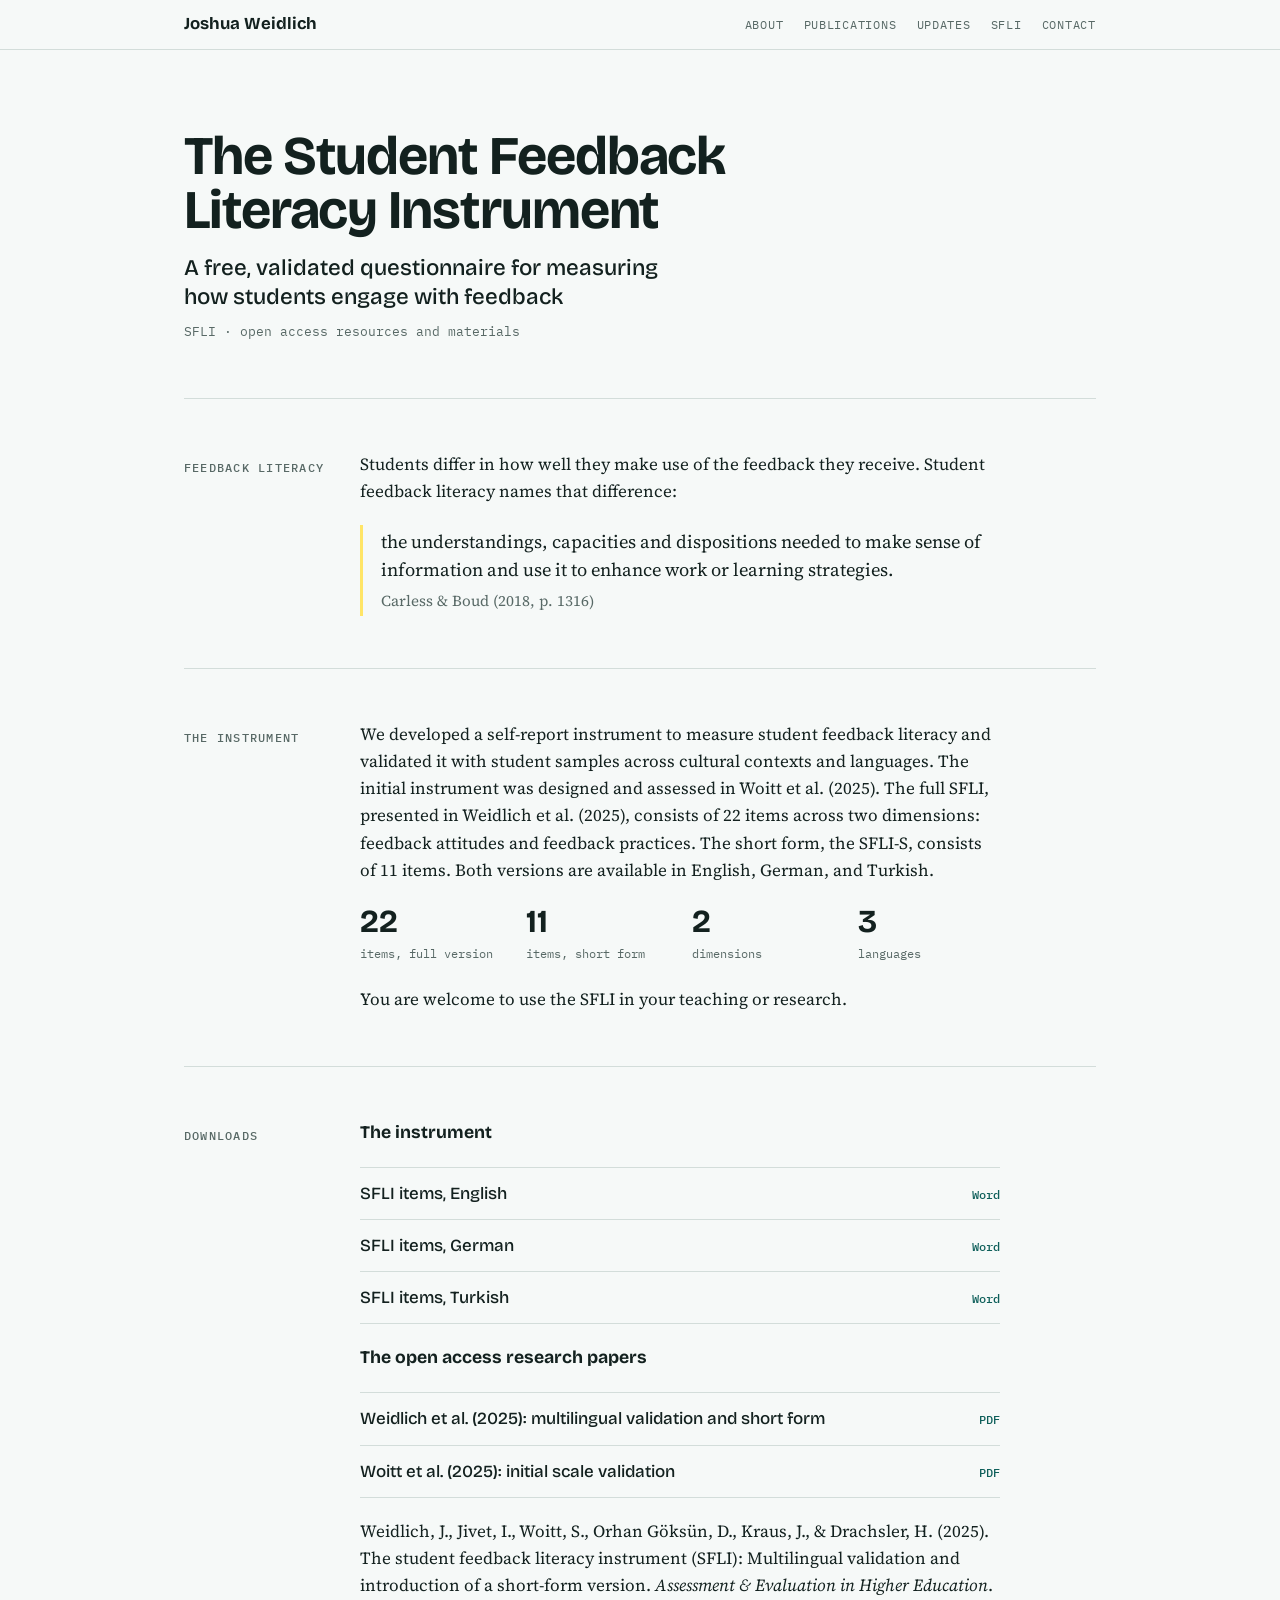
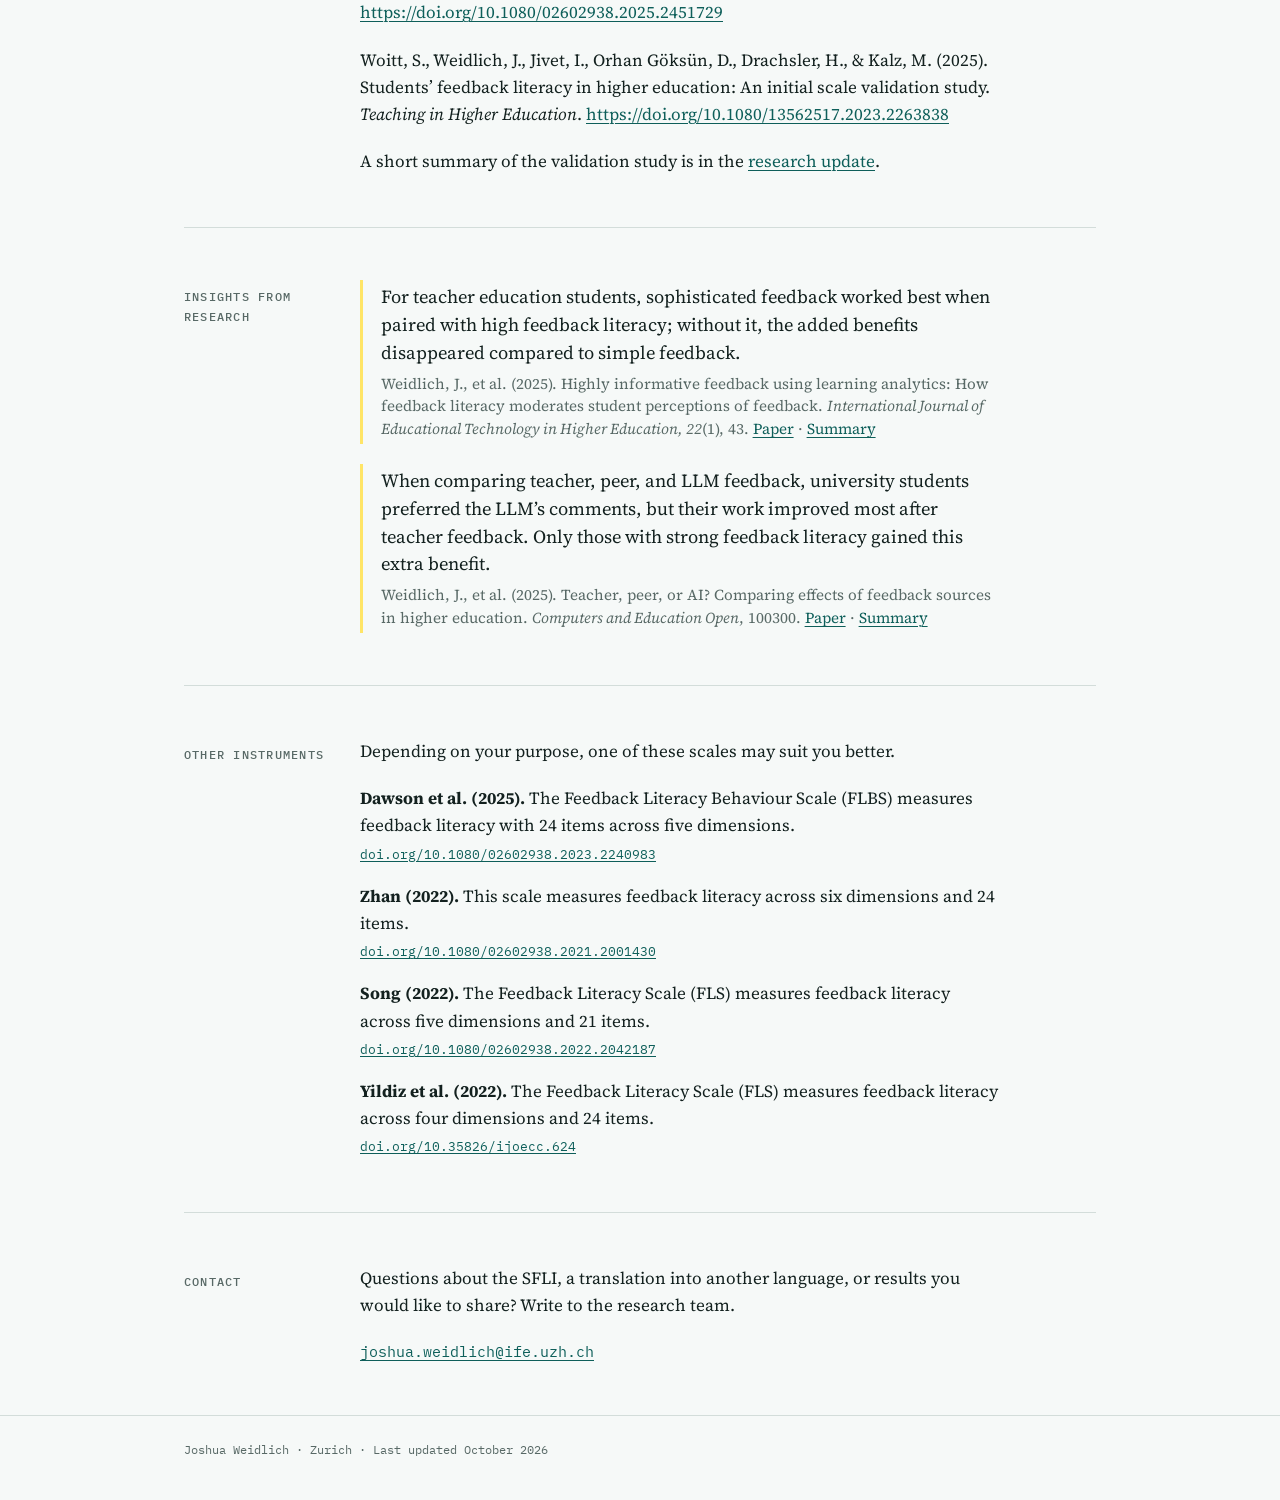
==== sfli/index.html @ 0ffc8041 "Add files via upload" ====
<!doctype html>
<html lang="en">
<head>
<meta charset="utf-8">
<meta name="viewport" content="width=device-width, initial-scale=1">
<meta name="color-scheme" content="light dark">
<meta name="description" content="The Student Feedback Literacy Instrument (SFLI): a free, validated questionnaire in English, German and Turkish, with downloads and research papers.">
<title>Student Feedback Literacy Instrument (SFLI)</title>
<link rel="preconnect" href="https://fonts.googleapis.com">
<link rel="preconnect" href="https://fonts.gstatic.com" crossorigin>
<link rel="stylesheet" href="https://fonts.googleapis.com/css2?family=Bricolage+Grotesque:opsz,wght@12..96,500;12..96,700&family=IBM+Plex+Mono:wght@400;500&family=Source+Serif+4:ital,opsz,wght@0,8..60,400;0,8..60,600;1,8..60,400&display=swap">
<link rel="stylesheet" href="../style.css">
</head>
<body>
<header class="top">
  <div class="wrap">
    <a class="brand" href="../">Joshua Weidlich</a>
    <nav aria-label="Main">
      <a href="../#about">About</a>
      <a href="../#publications">Publications</a>
      <a href="../#updates">Updates</a>
      <a href="../sfli/">SFLI</a>
      <a href="../#contact">Contact</a>
    </nav>
  </div>
</header>
<main class="wrap">
  <div class="hero small">
    <h1>The Student Feedback Literacy Instrument</h1>
    <p class="role">A free, validated questionnaire for measuring how students engage with feedback</p>
    <p class="where">SFLI · open access resources and materials</p>
  </div>

  <section id="what">
    <h2>Feedback literacy</h2>
    <div class="col">
      <p>Students differ in how well they make use of the feedback they receive. Student feedback literacy names that difference:</p>
      <blockquote>the understandings, capacities and dispositions needed to make sense of information and use it to enhance work or learning strategies.<footer>Carless &amp; Boud (2018, p. 1316)</footer></blockquote>
    </div>
  </section>

  <section id="instrument">
    <h2>The instrument</h2>
    <div class="col">
      <p>We developed a self-report instrument to measure student feedback literacy and validated it with student samples across cultural contexts and languages. The initial instrument was designed and assessed in Woitt et al. (2025). The full SFLI, presented in Weidlich et al. (2025), consists of 22 items across two dimensions: feedback attitudes and feedback practices. The short form, the SFLI-S, consists of 11 items. Both versions are available in English, German, and Turkish.</p>
      <ul class="facts">
        <li><b>22</b><span>items, full version</span></li>
        <li><b>11</b><span>items, short form</span></li>
        <li><b>2</b><span>dimensions</span></li>
        <li><b>3</b><span>languages</span></li>
      </ul>
      <p>You are welcome to use the SFLI in your teaching or research.</p>
    </div>
  </section>

  <section id="downloads">
    <h2>Downloads</h2>
    <div class="col">
      <p class="sub">The instrument</p>
      <ul class="dl">
        <li><a href="https://img1.wsimg.com/blobby/go/f134dc26-5678-4c48-ac9e-eefabce4358e/downloads/86f159c4-8425-4ae2-883e-ae17b6da303a/SFLI%20Items%20ENGL.docx">SFLI items, English <span>Word</span></a></li>
        <li><a href="https://img1.wsimg.com/blobby/go/f134dc26-5678-4c48-ac9e-eefabce4358e/downloads/68515471-ac50-472d-826f-64a4745df0a5/SFLI%20Items%20DEU.docx">SFLI items, German <span>Word</span></a></li>
        <li><a href="https://img1.wsimg.com/blobby/go/f134dc26-5678-4c48-ac9e-eefabce4358e/downloads/a869d9c8-5786-4312-b39b-ff24823d62ad/SFLI%20Items%20TURK.docx">SFLI items, Turkish <span>Word</span></a></li>
      </ul>
      <p class="sub">The open access research papers</p>
      <ul class="dl">
        <li><a href="https://img1.wsimg.com/blobby/go/f134dc26-5678-4c48-ac9e-eefabce4358e/downloads/ac8a11e7-b6f0-4833-aece-8ff721fa4011/Weidlich%20et%20al%202025%20feedback%20literacy%20SFLI%20V2.pdf">Weidlich et al. (2025): multilingual validation and short form <span>PDF</span></a></li>
        <li><a href="https://img1.wsimg.com/blobby/go/f134dc26-5678-4c48-ac9e-eefabce4358e/downloads/17812f84-f7da-44f2-8485-b74f6c886220/Woitt%20et%20al%202025%20student%20feedback%20literacy%20dev.pdf">Woitt et al. (2025): initial scale validation <span>PDF</span></a></li>
      </ul>
      <p>Weidlich, J., Jivet, I., Woitt, S., Orhan Göksün, D., Kraus, J., &amp; Drachsler, H. (2025). The student feedback literacy instrument (SFLI): Multilingual validation and introduction of a short-form version. <i>Assessment &amp; Evaluation in Higher Education</i>. <a href="https://doi.org/10.1080/02602938.2025.2451729">https://doi.org/10.1080/02602938.2025.2451729</a></p>
      <p>Woitt, S., Weidlich, J., Jivet, I., Orhan Göksün, D., Drachsler, H., &amp; Kalz, M. (2025). Students’ feedback literacy in higher education: An initial scale validation study. <i>Teaching in Higher Education</i>. <a href="https://doi.org/10.1080/13562517.2023.2263838">https://doi.org/10.1080/13562517.2023.2263838</a></p>
      <p>A short summary of the validation study is in the <a href="../updates/student-feedback-literacy-instrument.html">research update</a>.</p>
    </div>
  </section>

  <section id="insights">
    <h2>Insights from research</h2>
    <div class="col">
      <blockquote>For teacher education students, sophisticated feedback worked best when paired with high feedback literacy; without it, the added benefits disappeared compared to simple feedback.<footer>Weidlich, J., et al. (2025). Highly informative feedback using learning analytics: How feedback literacy moderates student perceptions of feedback. <i>International Journal of Educational Technology in Higher Education, 22</i>(1), 43. <a href="https://doi.org/10.1186/s41239-025-00539-9">Paper</a> · <a href="../updates/highly-informative-feedback.html">Summary</a></footer></blockquote>
      <blockquote>When comparing teacher, peer, and LLM feedback, university students preferred the LLM’s comments, but their work improved most after teacher feedback. Only those with strong feedback literacy gained this extra benefit.<footer>Weidlich, J., et al. (2025). Teacher, peer, or AI? Comparing effects of feedback sources in higher education. <i>Computers and Education Open</i>, 100300. <a href="https://doi.org/10.1016/j.caeo.2025.100300">Paper</a> · <a href="../updates/teacher-peer-or-ai.html">Summary</a></footer></blockquote>
    </div>
  </section>

  <section id="others">
    <h2>Other instruments</h2>
    <div class="col">
      <p>Depending on your purpose, one of these scales may suit you better.</p>
      <ul class="others">
        <li><p><b>Dawson et al. (2025).</b> The Feedback Literacy Behaviour Scale (FLBS) measures feedback literacy with 24 items across five dimensions.</p><a href="https://doi.org/10.1080/02602938.2023.2240983">doi.org/10.1080/02602938.2023.2240983</a></li>
        <li><p><b>Zhan (2022).</b> This scale measures feedback literacy across six dimensions and 24 items.</p><a href="https://doi.org/10.1080/02602938.2021.2001430">doi.org/10.1080/02602938.2021.2001430</a></li>
        <li><p><b>Song (2022).</b> The Feedback Literacy Scale (FLS) measures feedback literacy across five dimensions and 21 items.</p><a href="https://doi.org/10.1080/02602938.2022.2042187">doi.org/10.1080/02602938.2022.2042187</a></li>
        <li><p><b>Yildiz et al. (2022).</b> The Feedback Literacy Scale (FLS) measures feedback literacy across four dimensions and 24 items.</p><a href="http://dx.doi.org/10.35826/ijoecc.624">doi.org/10.35826/ijoecc.624</a></li>
      </ul>
    </div>
  </section>

  <section id="sfli-contact">
    <h2>Contact</h2>
    <div class="col">
      <p>Questions about the SFLI, a translation into another language, or results you would like to share? Write to the research team.</p>
      <p class="mail"><a href="mailto:joshua.weidlich@ife.uzh.ch">joshua.weidlich@ife.uzh.ch</a></p>
    </div>
  </section>
</main>
<footer><div class="wrap">Joshua Weidlich · Zurich · Last updated October 2026</div></footer>

</body>
</html>
---- style.css ----
html{-webkit-text-size-adjust:100%}body{margin:0}img{max-width:100%;height:auto}[hidden]{display:none!important}
/* Layout: an annotated manuscript. A narrow left margin carries the section labels,
   the wide column carries the text; the author's own name is marked with a highlighter. */
:root{
  --bg:#F6F9F8; --surface:#FFFFFF; --ink:#13211F; --muted:#586966; --rule:#D3DDDA;
  --accent:#0E5F5A; --accent-soft:#E0EFEC; --hl:#FFE567; --figbg:#FFFFFF;
  --display:"Bricolage Grotesque","Avenir Next","Segoe UI",system-ui,sans-serif;
  --body:"Source Serif 4","Iowan Old Style",Georgia,"Times New Roman",serif;
  --mono:"IBM Plex Mono",ui-monospace,"SF Mono",Menlo,Consolas,monospace;
}
@media (prefers-color-scheme: dark){
  :root:not([data-theme="light"]){
    --bg:#0F1716; --surface:#16211F; --ink:#E5EDEB; --muted:#93A5A1; --rule:#2A3936;
    --accent:#74D3C8; --accent-soft:#1A302D; --hl:rgba(255,229,103,.26); --figbg:#F3F6F5; color-scheme:dark;
  }
}
:root[data-theme="dark"]{
  --bg:#0F1716; --surface:#16211F; --ink:#E5EDEB; --muted:#93A5A1; --rule:#2A3936;
  --accent:#74D3C8; --accent-soft:#1A302D; --hl:rgba(255,229,103,.26); --figbg:#F3F6F5; color-scheme:dark;
}
*{box-sizing:border-box}
html{scroll-behavior:smooth}
@media (prefers-reduced-motion: reduce){html{scroll-behavior:auto}}
body{background:var(--bg);color:var(--ink);font-family:var(--body);font-size:1.0625rem;line-height:1.6}
a{color:var(--accent);text-underline-offset:.18em;text-decoration-thickness:1px}
a:hover{text-decoration-thickness:2px}
:focus-visible{outline:2px solid var(--accent);outline-offset:3px;border-radius:2px}
mark{background:var(--hl);color:inherit;padding:0 .18em;border-radius:2px}
.wrap{max-width:62rem;margin-inline:auto;padding-inline:clamp(16px,4vw,40px)}

/* header */
.top{position:sticky;top:env(safe-area-inset-top,0px);z-index:5;background:var(--bg);border-bottom:1px solid var(--rule)}
.top .wrap{display:flex;flex-wrap:wrap;align-items:baseline;justify-content:space-between;gap:.25rem 1.5rem;padding-block:.7rem}
.brand{font-family:var(--display);font-weight:700;font-size:1.05rem;color:var(--ink);text-decoration:none}
.top nav{display:flex;flex-wrap:wrap;gap:.25rem 1.25rem}
.top nav a{font-family:var(--mono);font-size:.78rem;letter-spacing:.06em;text-transform:uppercase;color:var(--muted);text-decoration:none}
.top nav a:hover{color:var(--accent)}

/* hero */
.hero{padding-block:clamp(2.5rem,7vw,5rem) clamp(2rem,5vw,3.5rem)}
.hero h1{font-family:var(--display);font-weight:700;font-size:clamp(2.6rem,8vw,4.75rem);line-height:.98;letter-spacing:-.02em;margin:0;text-wrap:balance}
.role{font-family:var(--display);font-weight:500;font-size:clamp(1.1rem,2.4vw,1.4rem);line-height:1.3;margin:1rem 0 0;max-width:34rem;text-wrap:balance}
.where{font-family:var(--mono);font-size:.82rem;color:var(--muted);margin:.6rem 0 0}

/* sections */
section{display:grid;grid-template-columns:9rem minmax(0,1fr);gap:1rem 2rem;padding-block:clamp(2rem,5vw,3.25rem);border-top:1px solid var(--rule);scroll-margin-top:4rem}
section > h2{font-family:var(--mono);font-weight:500;font-size:.78rem;letter-spacing:.1em;text-transform:uppercase;color:var(--muted);margin:.45rem 0 0}
.col{min-width:0;display:flex;flex-direction:column;gap:1.25rem}
.col p{margin:0;max-width:40rem}
.lede{font-size:1.2rem;line-height:1.5}
@media (max-width:720px){section{grid-template-columns:minmax(0,1fr)}section > h2{margin:0}}

.focus{list-style:none;margin:0;padding:0;display:flex;flex-wrap:wrap;gap:.5rem}
.focus li{font-family:var(--mono);font-size:.8rem;border:1px solid var(--rule);border-radius:999px;padding:.25rem .75rem;background:var(--surface)}
.links{list-style:none;margin:0;padding:0;display:grid;grid-template-columns:repeat(auto-fit,minmax(15rem,1fr));gap:0 2rem;max-width:44rem}
.links li{border-bottom:1px solid var(--rule)}
.links a{display:flex;justify-content:space-between;gap:1rem;padding:.7rem 0;text-decoration:none;color:var(--ink);font-family:var(--display);font-weight:500}
.links a span{font-family:var(--mono);font-size:.78rem;color:var(--muted);font-weight:400;white-space:nowrap}
.links a:hover{color:var(--accent)}

/* publications */
.tools{display:flex;flex-direction:column;gap:.75rem}
#pub-search{font:inherit;font-size:1rem;width:100%;max-width:26rem;padding:.55rem .8rem;border:1px solid var(--rule);border-radius:6px;background:var(--surface);color:var(--ink)}
#pub-search::placeholder{color:var(--muted)}
.chips{display:flex;flex-wrap:wrap;gap:.4rem}
.chip{font-family:var(--mono);font-size:.78rem;padding:.3rem .7rem;border-radius:999px;border:1px solid var(--rule);background:transparent;color:var(--ink);cursor:pointer}
.chip:hover{border-color:var(--accent)}
.chip[aria-pressed="true"]{background:var(--accent);border-color:var(--accent);color:var(--bg)}
.count{font-family:var(--mono);font-size:.78rem;color:var(--muted);margin:0}
.year{display:grid;grid-template-columns:3.5rem minmax(0,1fr);gap:0 1rem;border-top:1px solid var(--rule);padding-top:1rem}
.year h3{font-family:var(--mono);font-weight:500;font-size:.9rem;margin:.2rem 0 0;color:var(--accent);font-variant-numeric:tabular-nums}
.year ol{list-style:none;margin:0;padding:0;display:flex;flex-direction:column;gap:1.4rem;min-width:0}
@media (max-width:480px){.year{grid-template-columns:minmax(0,1fr);gap:.6rem}}
.pub{max-width:42rem;overflow-wrap:anywhere}
.pub .t{font-family:var(--display);font-weight:500;font-size:1.08rem;line-height:1.3;margin:0;text-wrap:balance}
.pub .t a{color:var(--ink);text-decoration:none}
.pub .t a:hover{color:var(--accent);text-decoration:underline}
.pub .a{margin:.3rem 0 0;font-size:.98rem;color:var(--muted)}
.pub .a mark{color:var(--ink)}
.pub .v{margin:.1rem 0 0;font-size:.98rem}
.acts{display:flex;flex-wrap:wrap;gap:.4rem;margin-top:.55rem}
.acts a,.tag{font-family:var(--mono);font-size:.74rem;letter-spacing:.03em;padding:.15rem .55rem;border-radius:4px;text-decoration:none}
.acts a{border:1px solid var(--rule);color:var(--accent)}
.acts a:hover{border-color:var(--accent)}
.acts a.pdf{background:var(--accent-soft);border-color:var(--accent-soft);font-weight:500}
.tag{color:var(--muted);padding-inline:0}
.empty{display:flex;flex-wrap:wrap;align-items:center;gap:.75rem;border-top:1px solid var(--rule);padding-top:1rem}
.empty p{margin:0}

/* news */
.news{list-style:none;margin:0;padding:0;display:flex;flex-direction:column}
.news li{display:grid;grid-template-columns:7.5rem minmax(0,1fr);gap:.2rem 1rem;padding:.9rem 0;border-top:1px solid var(--rule)}
.news li:first-child{border-top:0;padding-top:0}
.news time{font-family:var(--mono);font-size:.78rem;color:var(--muted);padding-top:.25rem;font-variant-numeric:tabular-nums}
.news h3{font-family:var(--display);font-weight:500;font-size:1.08rem;line-height:1.3;margin:0}
.news h3 a{color:var(--ink);text-decoration:none}
.news h3 a:hover{color:var(--accent);text-decoration:underline}
.news p{margin:.2rem 0 0;font-size:.98rem;color:var(--muted)}
@media (max-width:480px){.news li{grid-template-columns:minmax(0,1fr)}}

footer{border-top:1px solid var(--rule);padding-block:1.5rem 2.5rem;font-family:var(--mono);font-size:.76rem;color:var(--muted)}

/* contact line */
.mail{font-family:var(--mono);font-size:.95rem}

/* research updates and SFLI page */
.crumb{font-family:var(--mono);font-size:.78rem;letter-spacing:.06em;text-transform:uppercase;margin:0}
.crumb a{color:var(--muted);text-decoration:none}
.crumb a:hover{color:var(--accent)}
.post{max-width:42rem;padding-block:clamp(2rem,6vw,4rem);display:flex;flex-direction:column;gap:1.25rem}
.post h1{font-family:var(--display);font-weight:700;font-size:clamp(1.9rem,5vw,2.9rem);line-height:1.08;letter-spacing:-.015em;margin:0;text-wrap:balance}
.post h2{font-family:var(--display);font-weight:700;font-size:1.3rem;line-height:1.25;margin:1rem 0 0;text-wrap:balance}
.post p,.post ul,.post ol{margin:0}
.post li{margin-top:.4rem}
.post .lede{font-size:1.25rem;line-height:1.5}
.byline{font-family:var(--mono);font-size:.8rem;color:var(--muted);margin:0;line-height:1.6}
.cite{border-top:1px solid var(--rule);padding-top:1.25rem;font-size:.98rem;color:var(--muted)}
blockquote{max-width:40rem;margin:0;padding:.2rem 0 .2rem 1.1rem;border-left:3px solid var(--hl);font-size:1.15rem;line-height:1.5}
blockquote footer{border:0;padding:.4rem 0 0;font-family:var(--body);font-size:.95rem;color:var(--muted)}
.fig{margin:.5rem 0;border:1px solid var(--rule);border-radius:6px;background:var(--figbg);padding:1rem}
.fig img{display:block;margin-inline:auto;border-radius:2px}
.fig figcaption{font-size:.9rem;color:var(--muted);margin-top:.8rem;line-height:1.45}
.bars{display:flex;flex-direction:column;gap:.9rem}
.bar .lab{display:flex;justify-content:space-between;gap:1rem;font-size:.95rem;line-height:1.3}
.bar .lab b{font-family:var(--mono);font-weight:500;font-size:.85rem;white-space:nowrap;font-variant-numeric:tabular-nums}
.bar .track{height:.7rem;background:var(--accent-soft);border-radius:2px;margin-top:.3rem}
.bar .fill{height:100%;background:var(--accent);border-radius:2px}
.bar.key .lab{font-weight:600}
.facts{list-style:none;margin:0;padding:0;display:grid;grid-template-columns:repeat(auto-fit,minmax(8.5rem,1fr));gap:1rem 1.5rem;max-width:40rem}
.facts b{display:block;font-family:var(--display);font-weight:700;font-size:2rem;line-height:1.1}
.facts span{font-family:var(--mono);font-size:.78rem;color:var(--muted)}
.dl{list-style:none;margin:0;padding:0;max-width:40rem}
.dl li{border-bottom:1px solid var(--rule)}
.dl li:first-child{border-top:1px solid var(--rule)}
.dl a{display:flex;justify-content:space-between;align-items:baseline;gap:1rem;padding:.75rem 0;text-decoration:none;color:var(--ink);font-family:var(--display);font-weight:500}
.dl a span{font-family:var(--mono);font-size:.76rem;color:var(--accent);font-weight:500;white-space:nowrap}
.dl a:hover{color:var(--accent)}
.sub{font-family:var(--display);font-weight:700;font-size:1.1rem;margin:.5rem 0 0}
.others{list-style:none;margin:0;padding:0;display:flex;flex-direction:column;gap:1rem;max-width:40rem}
.others p{margin:0}
.others a{font-family:var(--mono);font-size:.8rem;overflow-wrap:anywhere}
.hero.small h1{font-size:clamp(2rem,6vw,3.4rem)}
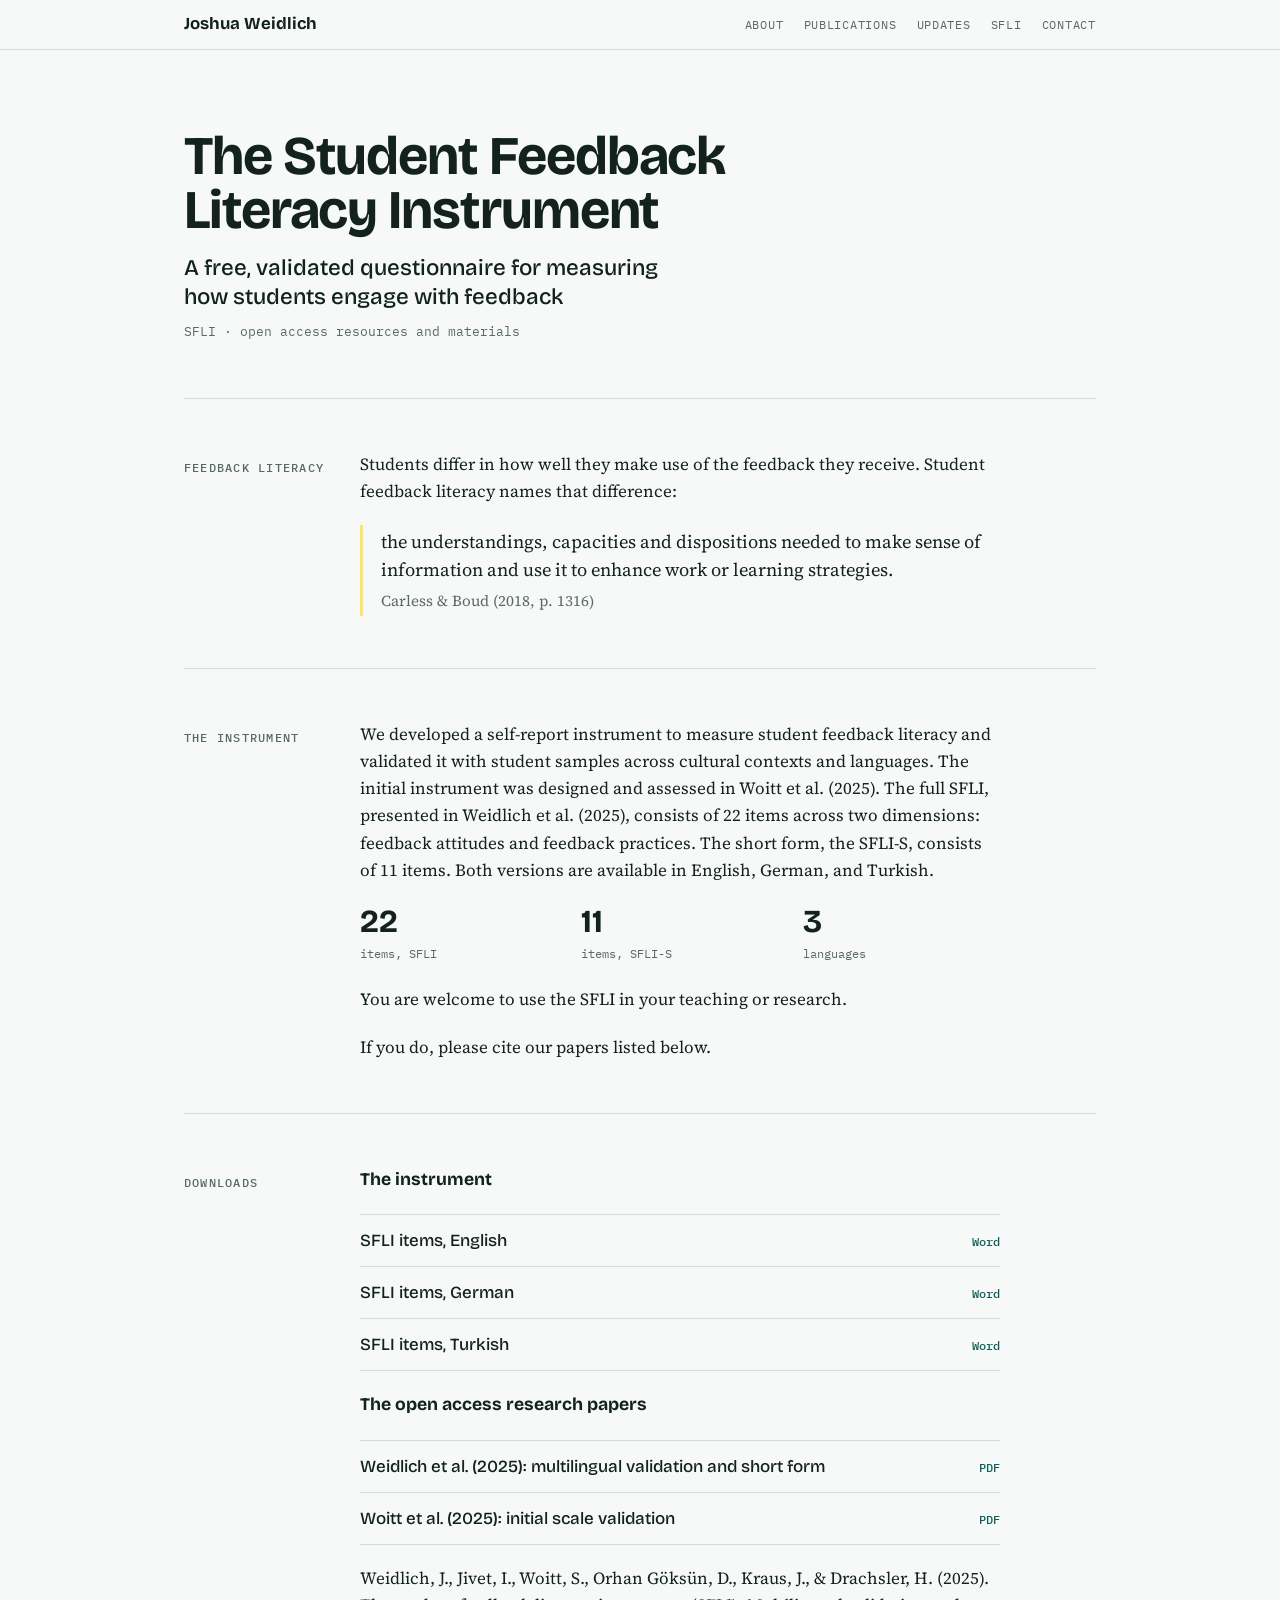
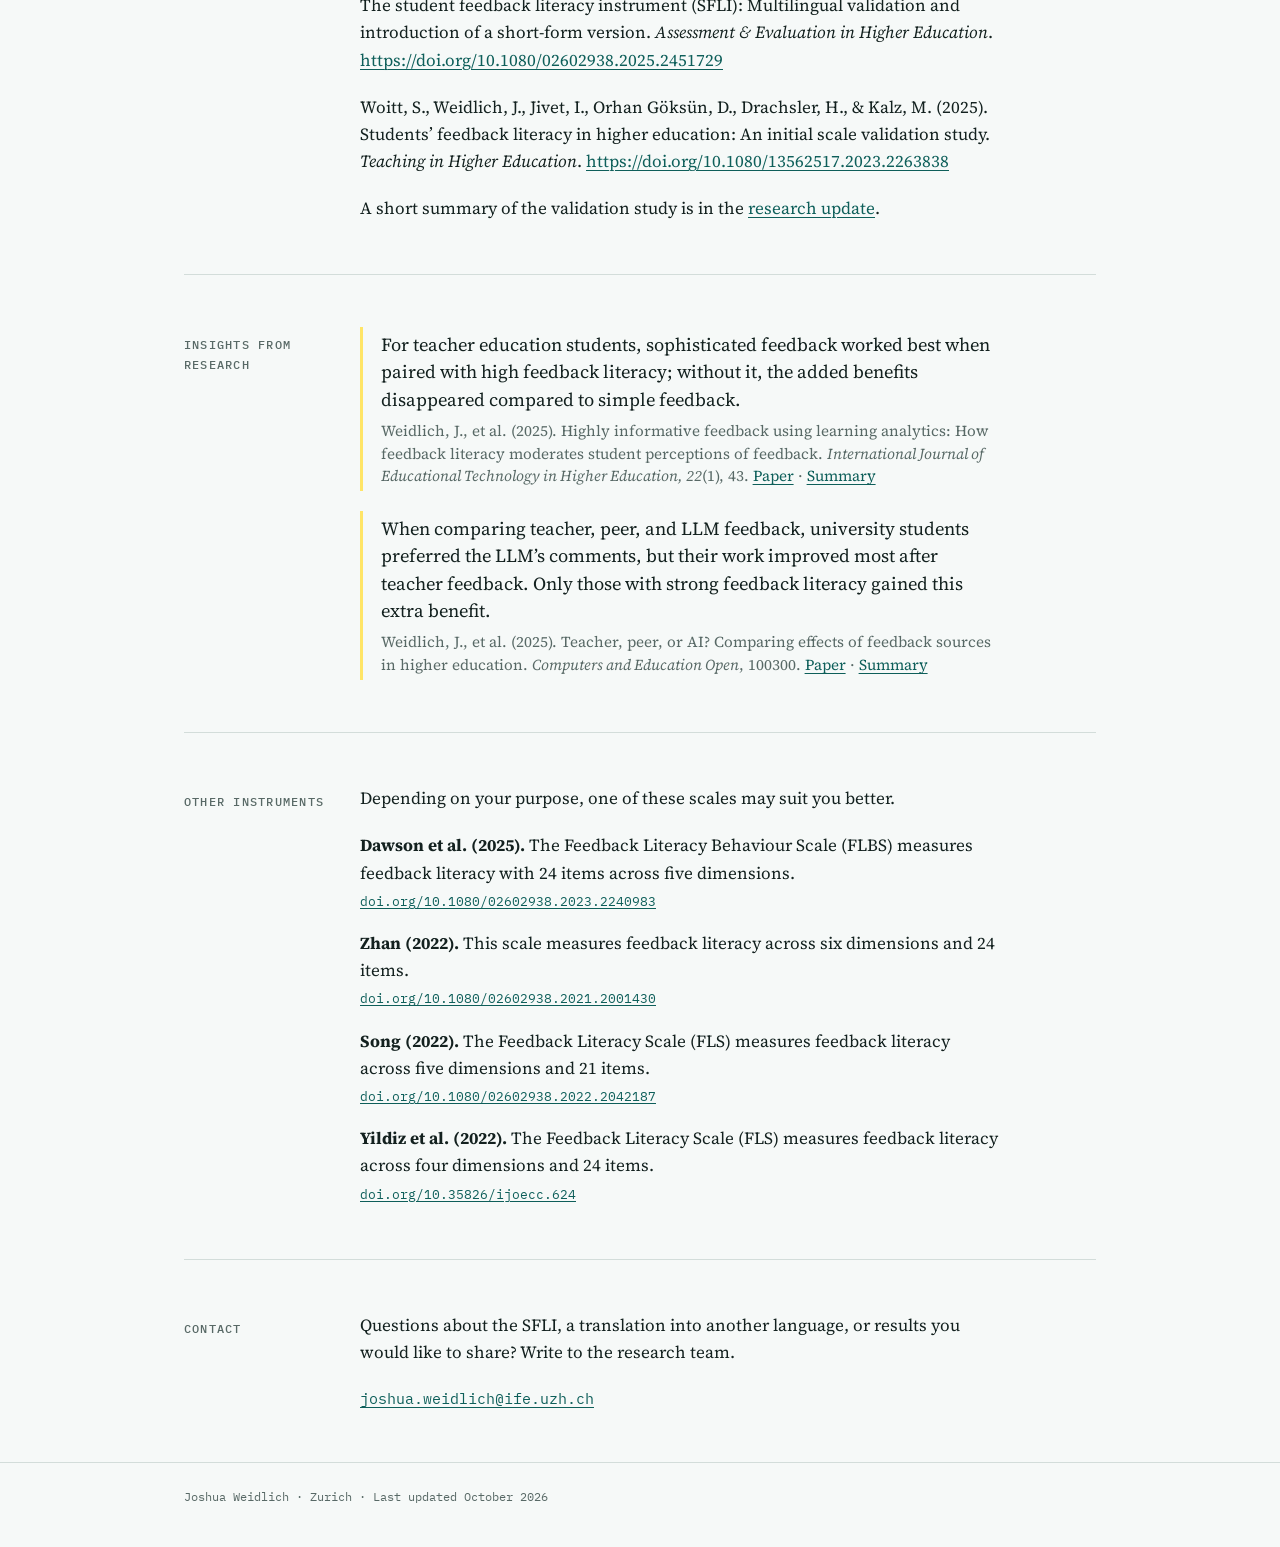
==== commit 79d75ddc: "Revise meta description and facts list items Updated the description meta tag and adjusted item labe" ====
--- a/sfli/index.html
+++ b/sfli/index.html
@@ -4,12 +4,12 @@
 <meta charset="utf-8">
 <meta name="viewport" content="width=device-width, initial-scale=1">
 <meta name="color-scheme" content="light dark">
-<meta name="description" content="The Student Feedback Literacy Instrument (SFLI): a free, validated questionnaire in English, German and Turkish, with downloads and research papers.">
+<meta name="description" content="The Student Feedback Literacy Instrument (SFLI): a psychometrically sound questionnaire in English, German and Turkish, with downloads and research papers.">
 <title>Student Feedback Literacy Instrument (SFLI)</title>
 <link rel="preconnect" href="https://fonts.googleapis.com">
 <link rel="preconnect" href="https://fonts.gstatic.com" crossorigin>
 <link rel="stylesheet" href="https://fonts.googleapis.com/css2?family=Bricolage+Grotesque:opsz,wght@12..96,500;12..96,700&family=IBM+Plex+Mono:wght@400;500&family=Source+Serif+4:ital,opsz,wght@0,8..60,400;0,8..60,600;1,8..60,400&display=swap">
-<link rel="stylesheet" href="../style.css">
+<link rel="stylesheet" href="../style.css?v=2026-10-07a">
 </head>
 <body>
 <header class="top">
@@ -44,12 +44,12 @@
     <div class="col">
       <p>We developed a self-report instrument to measure student feedback literacy and validated it with student samples across cultural contexts and languages. The initial instrument was designed and assessed in Woitt et al. (2025). The full SFLI, presented in Weidlich et al. (2025), consists of 22 items across two dimensions: feedback attitudes and feedback practices. The short form, the SFLI-S, consists of 11 items. Both versions are available in English, German, and Turkish.</p>
       <ul class="facts">
-        <li><b>22</b><span>items, full version</span></li>
-        <li><b>11</b><span>items, short form</span></li>
-        <li><b>2</b><span>dimensions</span></li>
+        <li><b>22</b><span>items, SFLI</span></li>
+        <li><b>11</b><span>items, SFLI-S</span></li>
         <li><b>3</b><span>languages</span></li>
       </ul>
       <p>You are welcome to use the SFLI in your teaching or research.</p>
+      <p>If you do, please cite our papers listed below.</p>
     </div>
   </section>
 
--- a/style.css
+++ b/style.css
@@ -141,3 +141,10 @@
 .others a{font-family:var(--mono);font-size:.8rem;overflow-wrap:anywhere}
 .hero.small h1{font-size:clamp(2rem,6vw,3.4rem)}
 
+
+/* portrait in the home page header */
+.hero.with-portrait{display:grid;grid-template-columns:minmax(0,1fr) auto;gap:1.5rem 2.5rem;align-items:end}
+.portrait{margin:0;width:clamp(170px,22vw,240px)}
+.portrait img{display:block;width:100%;height:auto;border-radius:6px}
+.portrait figcaption{font-family:var(--mono);font-size:.68rem;color:var(--muted);margin-top:.4rem}
+@media (max-width:640px){.hero.with-portrait{grid-template-columns:minmax(0,1fr)}.portrait{order:-1;width:150px}}
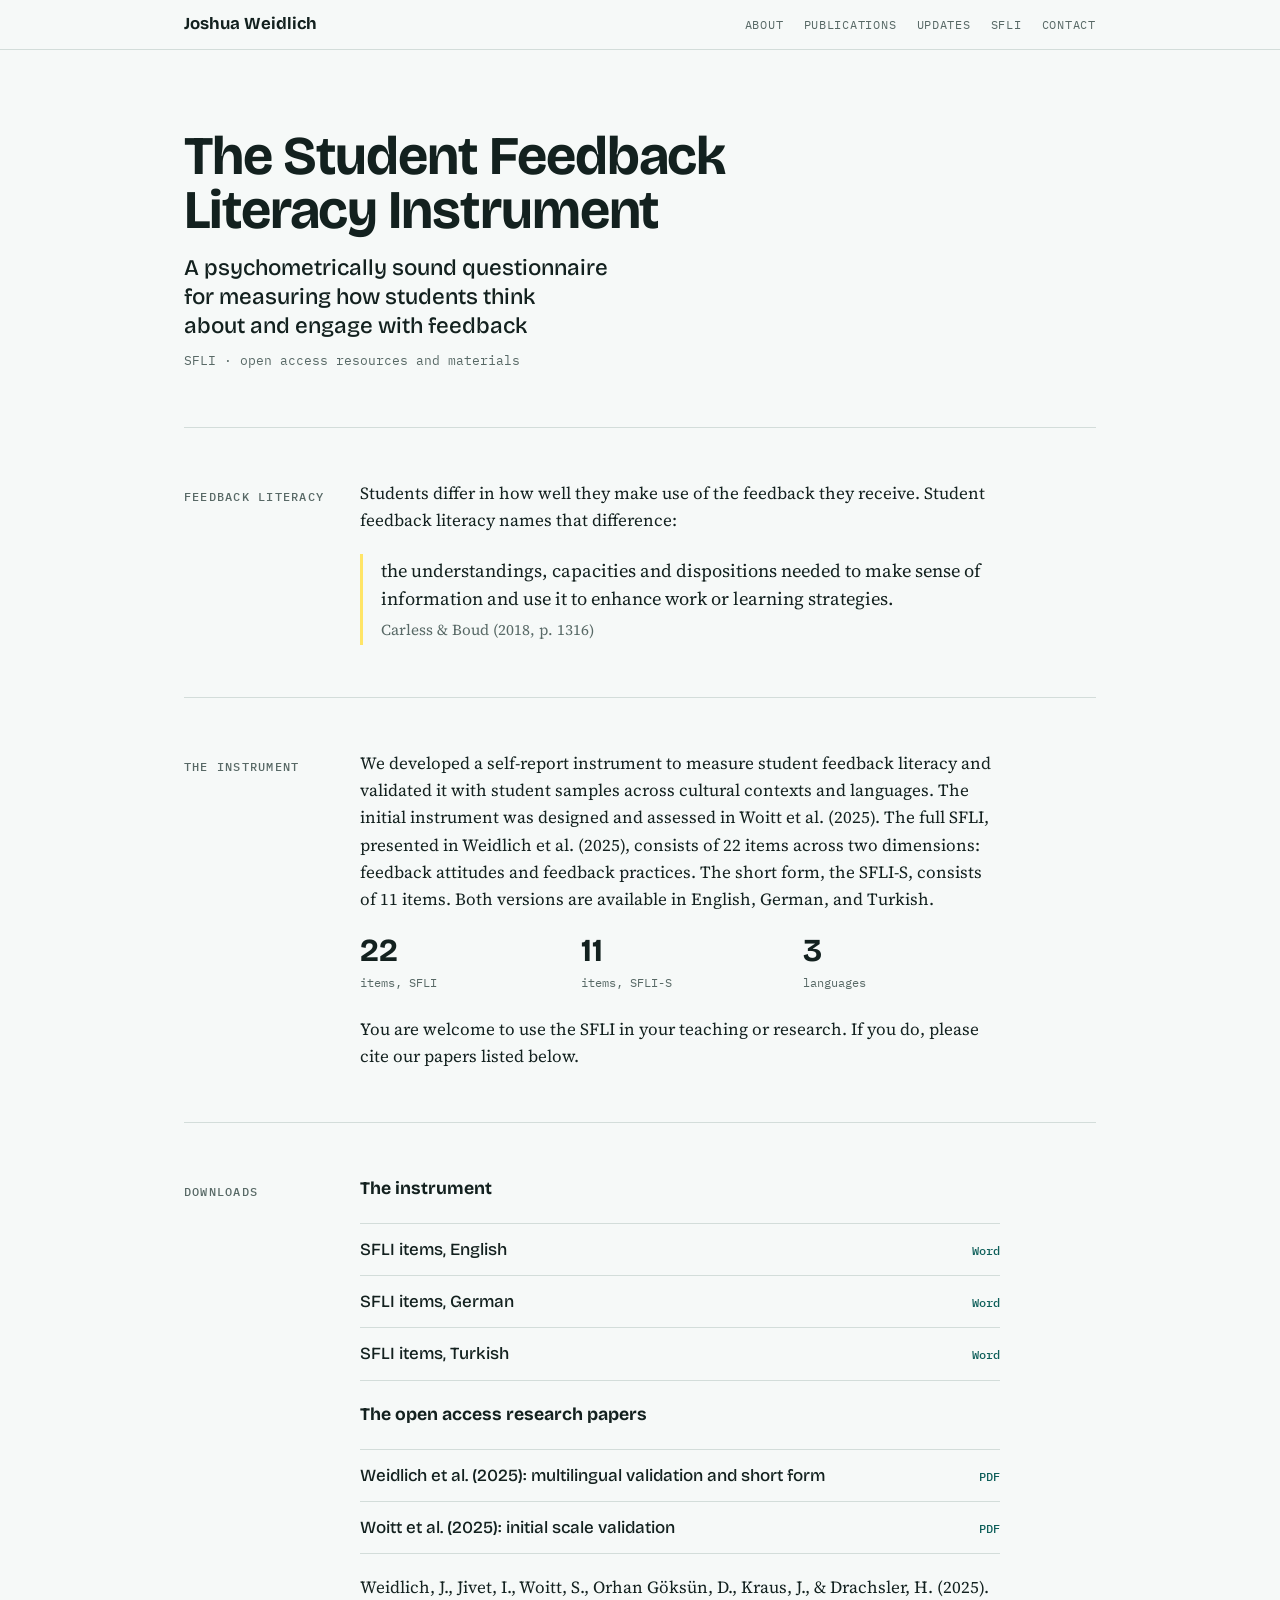
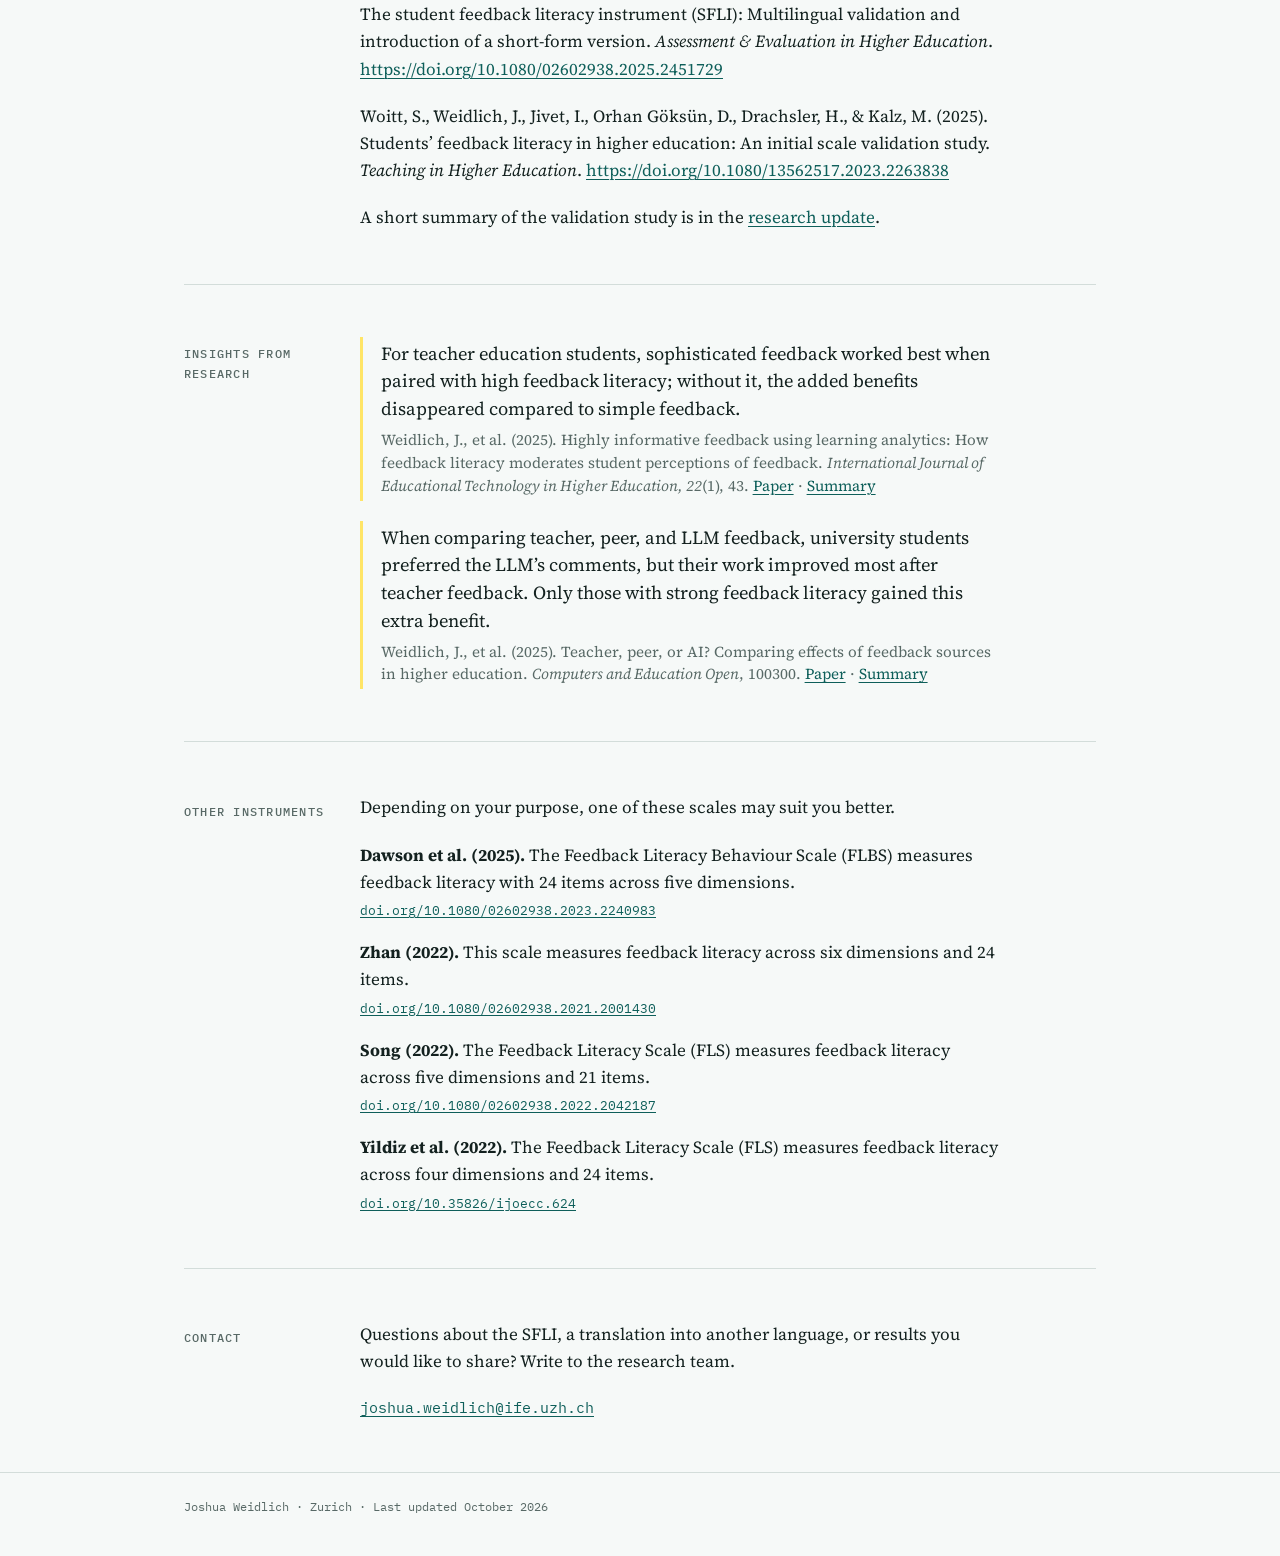
==== commit 5a302868: "Update description of the SFLI questionnaire" ====
--- a/sfli/index.html
+++ b/sfli/index.html
@@ -27,7 +27,7 @@
 <main class="wrap">
   <div class="hero small">
     <h1>The Student Feedback Literacy Instrument</h1>
-    <p class="role">A free, validated questionnaire for measuring how students engage with feedback</p>
+    <p class="role">A psychometrically sound questionnaire for measuring how students think about and engage with feedback</p>
     <p class="where">SFLI · open access resources and materials</p>
   </div>
 
@@ -48,8 +48,7 @@
         <li><b>11</b><span>items, SFLI-S</span></li>
         <li><b>3</b><span>languages</span></li>
       </ul>
-      <p>You are welcome to use the SFLI in your teaching or research.</p>
-      <p>If you do, please cite our papers listed below.</p>
+      <p>You are welcome to use the SFLI in your teaching or research. If you do, please cite our papers listed below.</p>
     </div>
   </section>
 
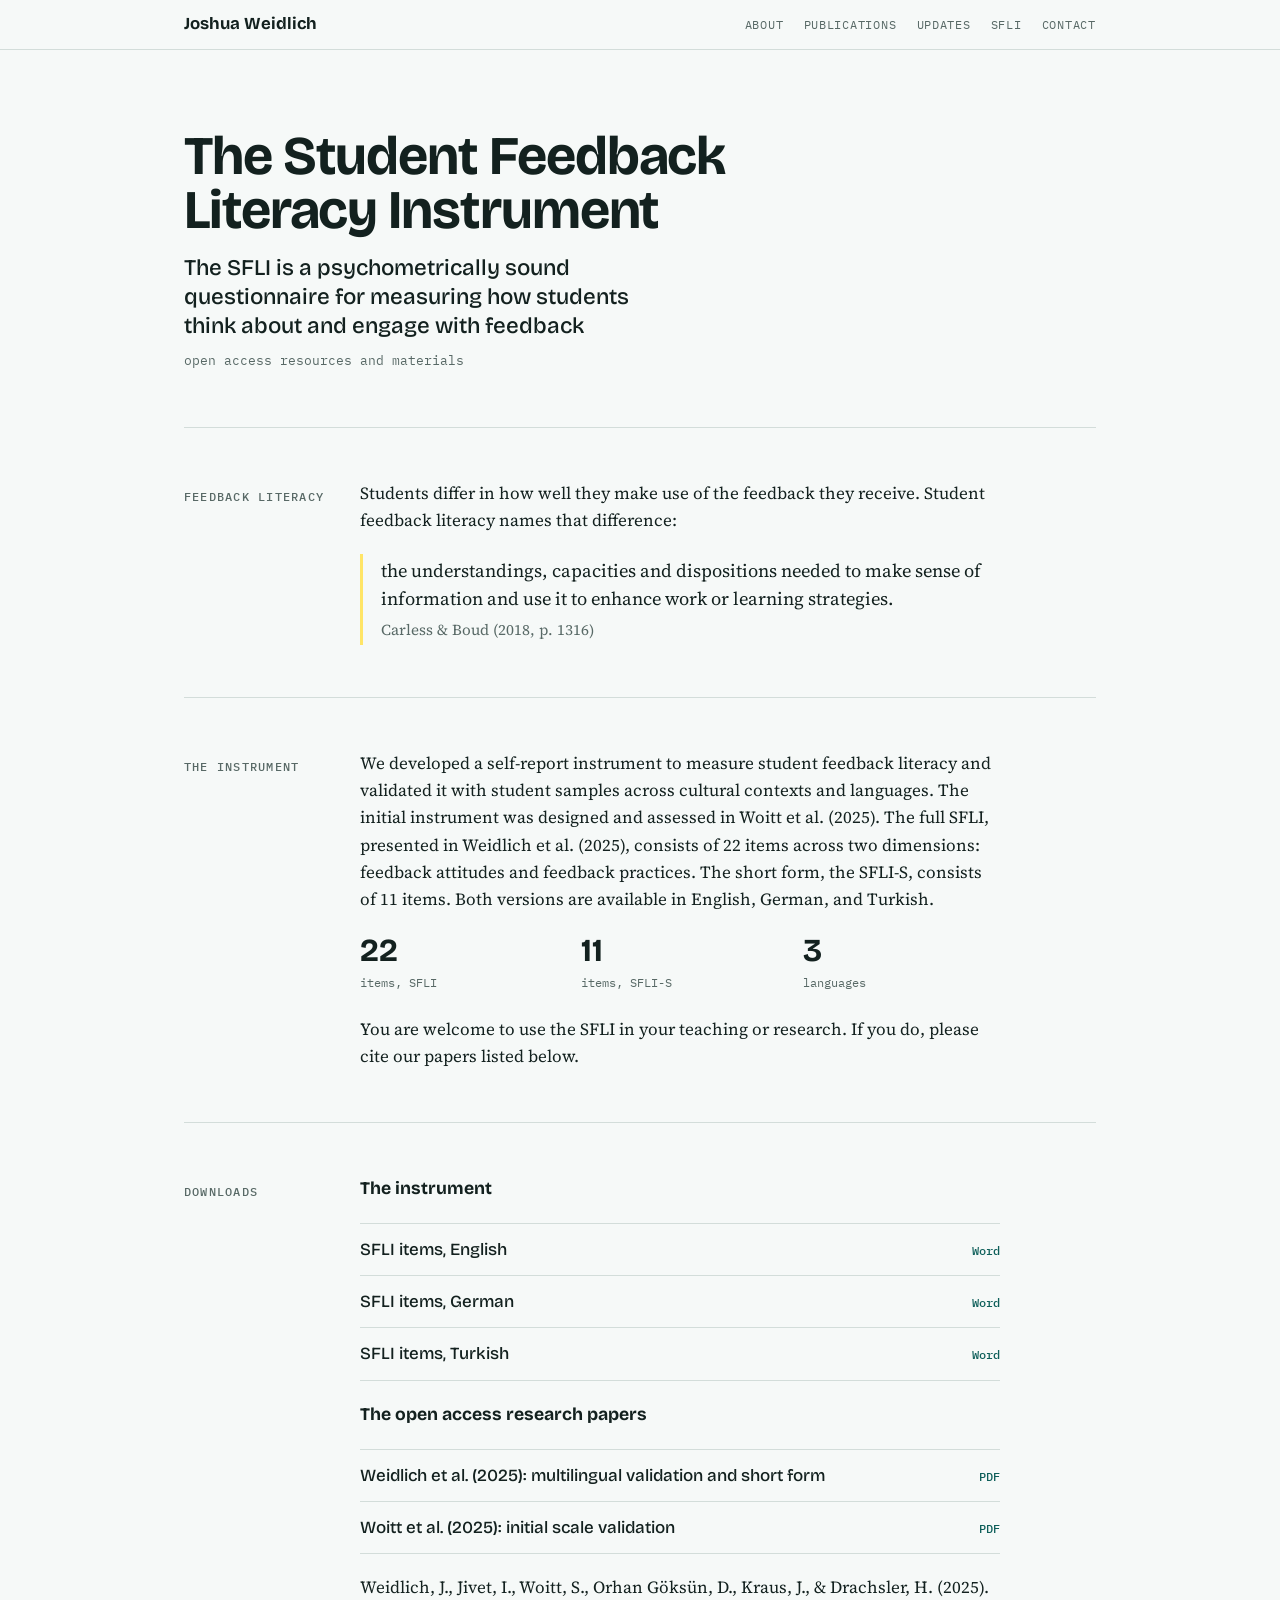
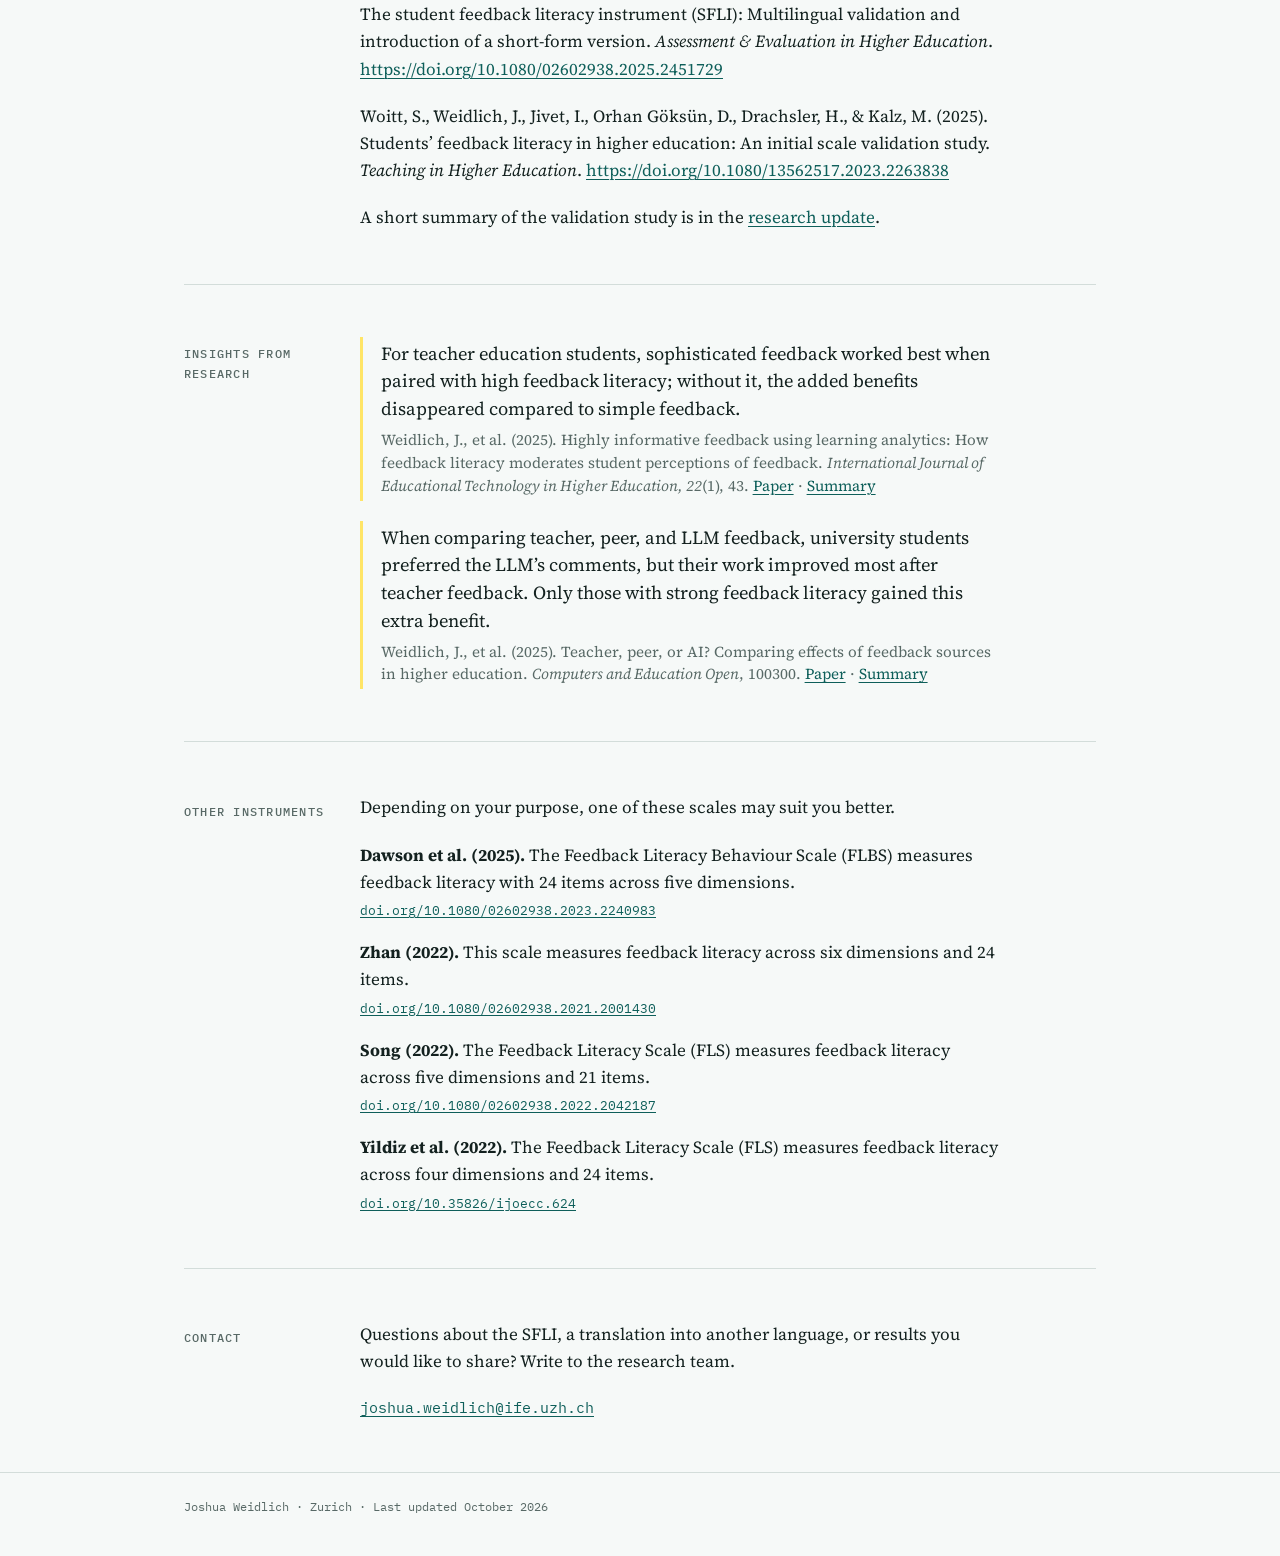
==== commit 6e291940: "Revise introductory text in index.html" ====
--- a/sfli/index.html
+++ b/sfli/index.html
@@ -27,8 +27,8 @@
 <main class="wrap">
   <div class="hero small">
     <h1>The Student Feedback Literacy Instrument</h1>
-    <p class="role">A psychometrically sound questionnaire for measuring how students think about and engage with feedback</p>
-    <p class="where">SFLI · open access resources and materials</p>
+    <p class="role"> The SFLI is a psychometrically sound questionnaire for measuring how students think about and engage with feedback</p>
+    <p class="where">open access resources and materials</p>
   </div>
 
   <section id="what">
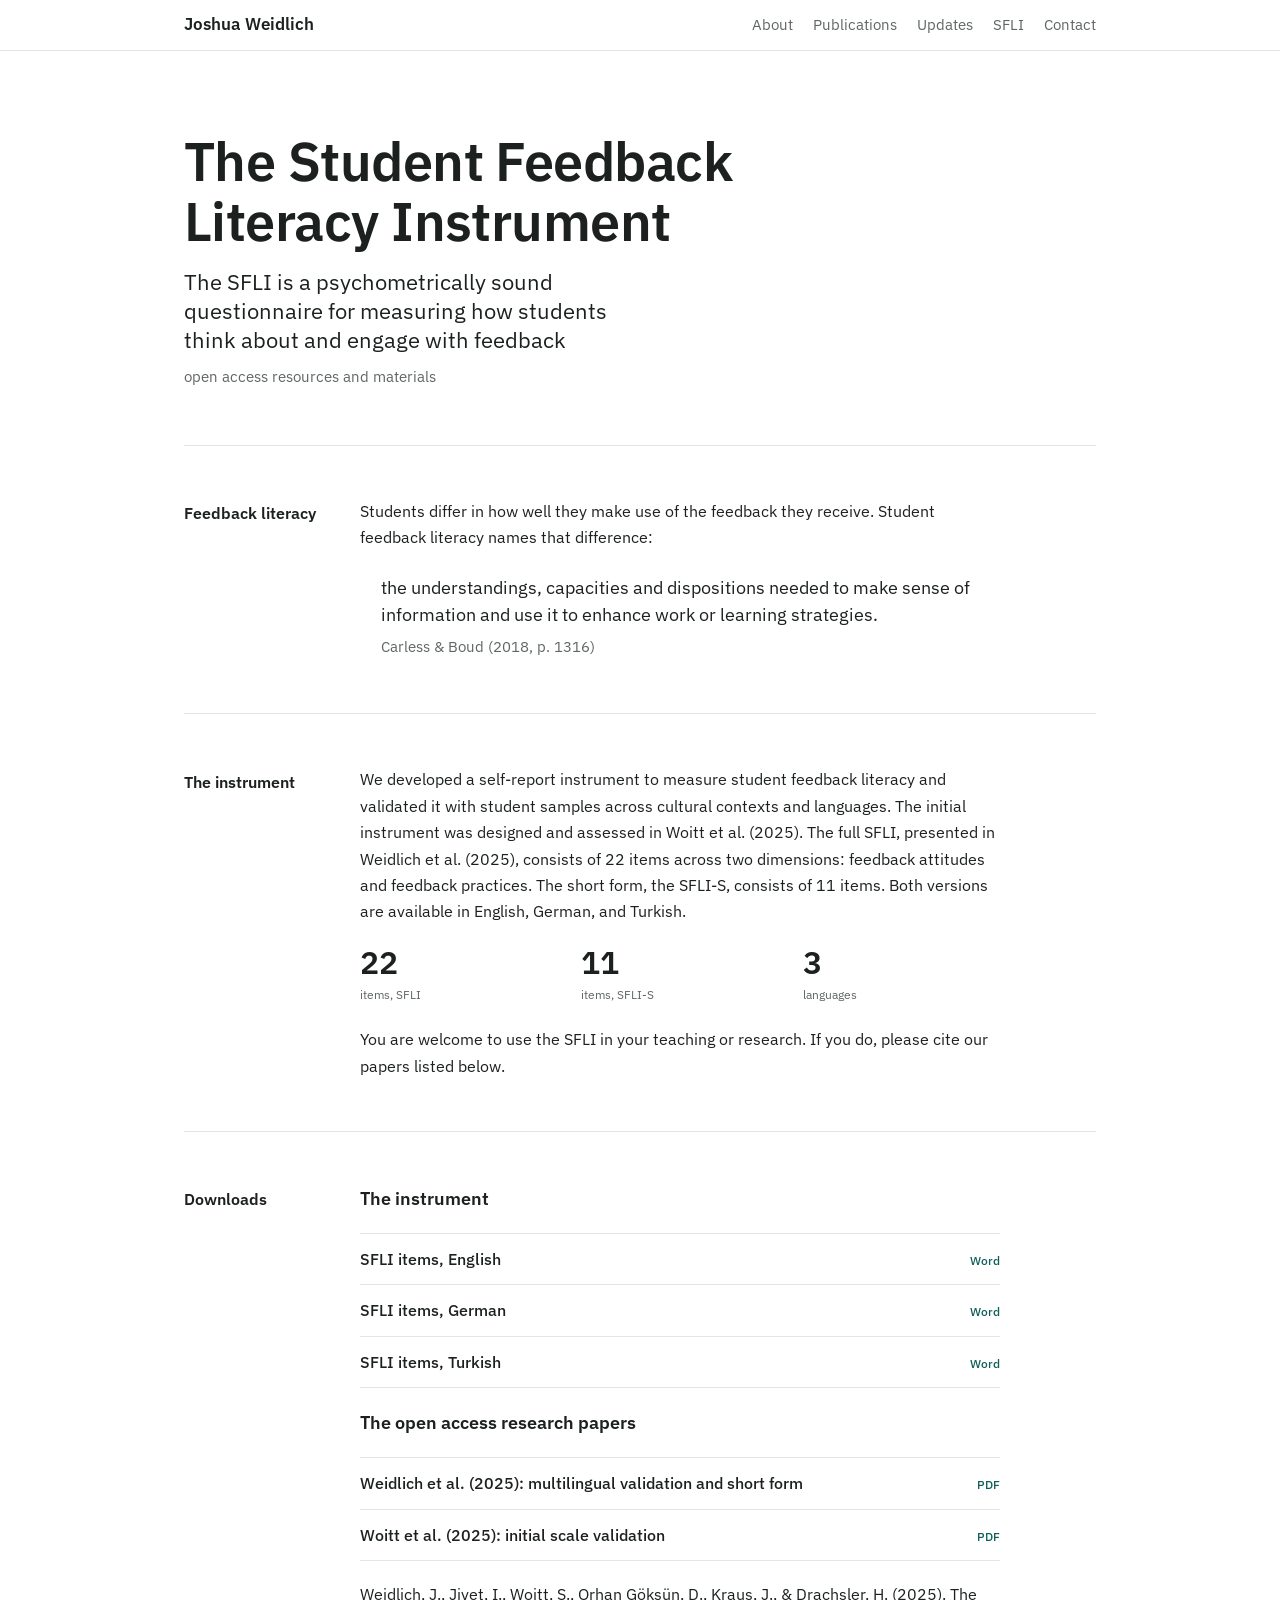
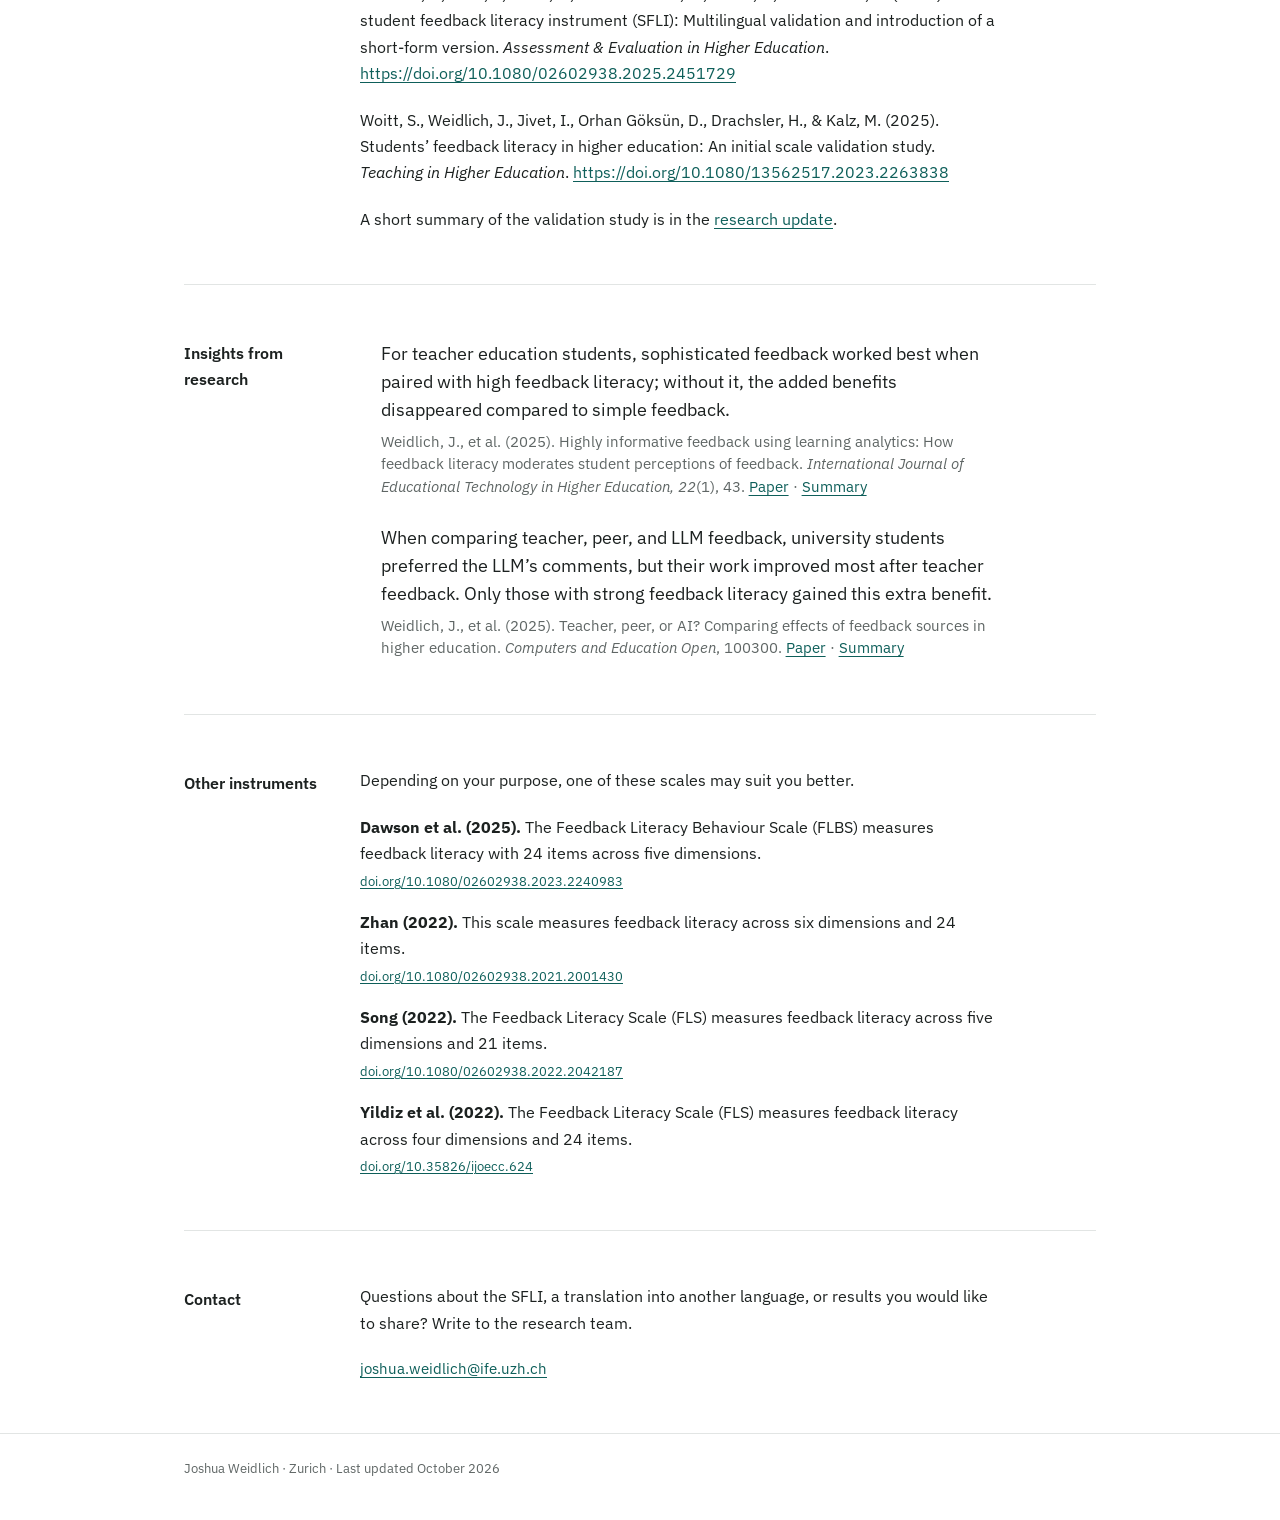
==== commit ed0380f3: "Add files via upload" ====
--- a/sfli/index.html
+++ b/sfli/index.html
@@ -8,8 +8,8 @@
 <title>Student Feedback Literacy Instrument (SFLI)</title>
 <link rel="preconnect" href="https://fonts.googleapis.com">
 <link rel="preconnect" href="https://fonts.gstatic.com" crossorigin>
-<link rel="stylesheet" href="https://fonts.googleapis.com/css2?family=Bricolage+Grotesque:opsz,wght@12..96,500;12..96,700&family=IBM+Plex+Mono:wght@400;500&family=Source+Serif+4:ital,opsz,wght@0,8..60,400;0,8..60,600;1,8..60,400&display=swap">
-<link rel="stylesheet" href="../style.css?v=2026-10-07a">
+<link rel="stylesheet" href="https://fonts.googleapis.com/css2?family=IBM+Plex+Sans:ital,wght@0,400;0,500;0,600;0,700;1,400;1,500&display=swap">
+<link rel="stylesheet" href="../style.css?v=2026-10-15a">
 </head>
 <body>
 <header class="top">
--- a/style.css
+++ b/style.css
@@ -2,20 +2,20 @@
 /* Layout: an annotated manuscript. A narrow left margin carries the section labels,
    the wide column carries the text; the author's own name is marked with a highlighter. */
 :root{
-  --bg:#F6F9F8; --surface:#FFFFFF; --ink:#13211F; --muted:#586966; --rule:#D3DDDA;
-  --accent:#0E5F5A; --accent-soft:#E0EFEC; --hl:#FFE567; --figbg:#FFFFFF;
-  --display:"Bricolage Grotesque","Avenir Next","Segoe UI",system-ui,sans-serif;
-  --body:"Source Serif 4","Iowan Old Style",Georgia,"Times New Roman",serif;
-  --mono:"IBM Plex Mono",ui-monospace,"SF Mono",Menlo,Consolas,monospace;
+  --bg:#FFFFFF; --surface:#FFFFFF; --ink:#1C2120; --muted:#5F6665; --rule:#E2E5E4;
+  --accent:#0E5F5A; --accent-soft:#EAF2F0; --hl:transparent; --figbg:#FFFFFF;
+  --display:"IBM Plex Sans","Helvetica Neue",Arial,system-ui,sans-serif;
+  --body:"IBM Plex Sans","Helvetica Neue",Arial,system-ui,sans-serif;
+  --mono:"IBM Plex Sans","Helvetica Neue",Arial,system-ui,sans-serif;
 }
 @media (prefers-color-scheme: dark){
   :root:not([data-theme="light"]){
-    --bg:#0F1716; --surface:#16211F; --ink:#E5EDEB; --muted:#93A5A1; --rule:#2A3936;
+    --bg:#141616; --surface:#1B1E1E; --ink:#E7E9E8; --muted:#9DA4A2; --rule:#2D3231;
     --accent:#74D3C8; --accent-soft:#1A302D; --hl:rgba(255,229,103,.26); --figbg:#F3F6F5; color-scheme:dark;
   }
 }
 :root[data-theme="dark"]{
-  --bg:#0F1716; --surface:#16211F; --ink:#E5EDEB; --muted:#93A5A1; --rule:#2A3936;
+  --bg:#141616; --surface:#1B1E1E; --ink:#E7E9E8; --muted:#9DA4A2; --rule:#2D3231;
   --accent:#74D3C8; --accent-soft:#1A302D; --hl:rgba(255,229,103,.26); --figbg:#F3F6F5; color-scheme:dark;
 }
 *{box-sizing:border-box}
@@ -148,3 +148,29 @@
 .portrait img{display:block;width:100%;height:auto;border-radius:6px}
 .portrait figcaption{font-family:var(--mono);font-size:.68rem;color:var(--muted);margin-top:.4rem}
 @media (max-width:640px){.hero.with-portrait{grid-template-columns:minmax(0,1fr)}.portrait{order:-1;width:150px}}
+
+/* 2026-10 refresh: one typeface (as in the CV), white paper, quieter labels */
+body{font-size:1rem;line-height:1.65}
+.top nav a{text-transform:none;letter-spacing:0;font-size:.95rem}
+.brand{font-weight:600}
+.hero h1{font-weight:600;font-size:clamp(2.1rem,5vw,3rem);letter-spacing:-.01em;line-height:1.1}
+.role{font-weight:400}
+.where{font-size:.95rem}
+section > h2{text-transform:none;letter-spacing:0;font-size:1rem;font-weight:600;color:var(--ink);margin-top:.15rem}
+.lede{font-size:1.125rem}
+mark{background:none;padding:0;font-weight:600}
+.pub .t{font-weight:500;font-size:1.02rem}
+.pub .a,.pub .v{font-size:.94rem}
+.acts a,.tag{letter-spacing:0;font-size:.8rem}
+.chip{border-radius:4px;font-size:.85rem}
+.focus li{border-radius:4px;font-size:.85rem}
+.count{font-size:.85rem}
+.year h3{font-weight:600;font-size:.95rem}
+.news time{font-size:.85rem}
+.news h3,.links a,.dl a{font-weight:500}
+.crumb{text-transform:none;letter-spacing:0;font-size:.9rem}
+.post h1{font-weight:600;letter-spacing:-.01em}
+.post h2,.sub,.facts b{font-weight:600}
+.byline{font-size:.9rem}
+.portrait figcaption{font-size:.72rem}
+footer{font-size:.82rem}
